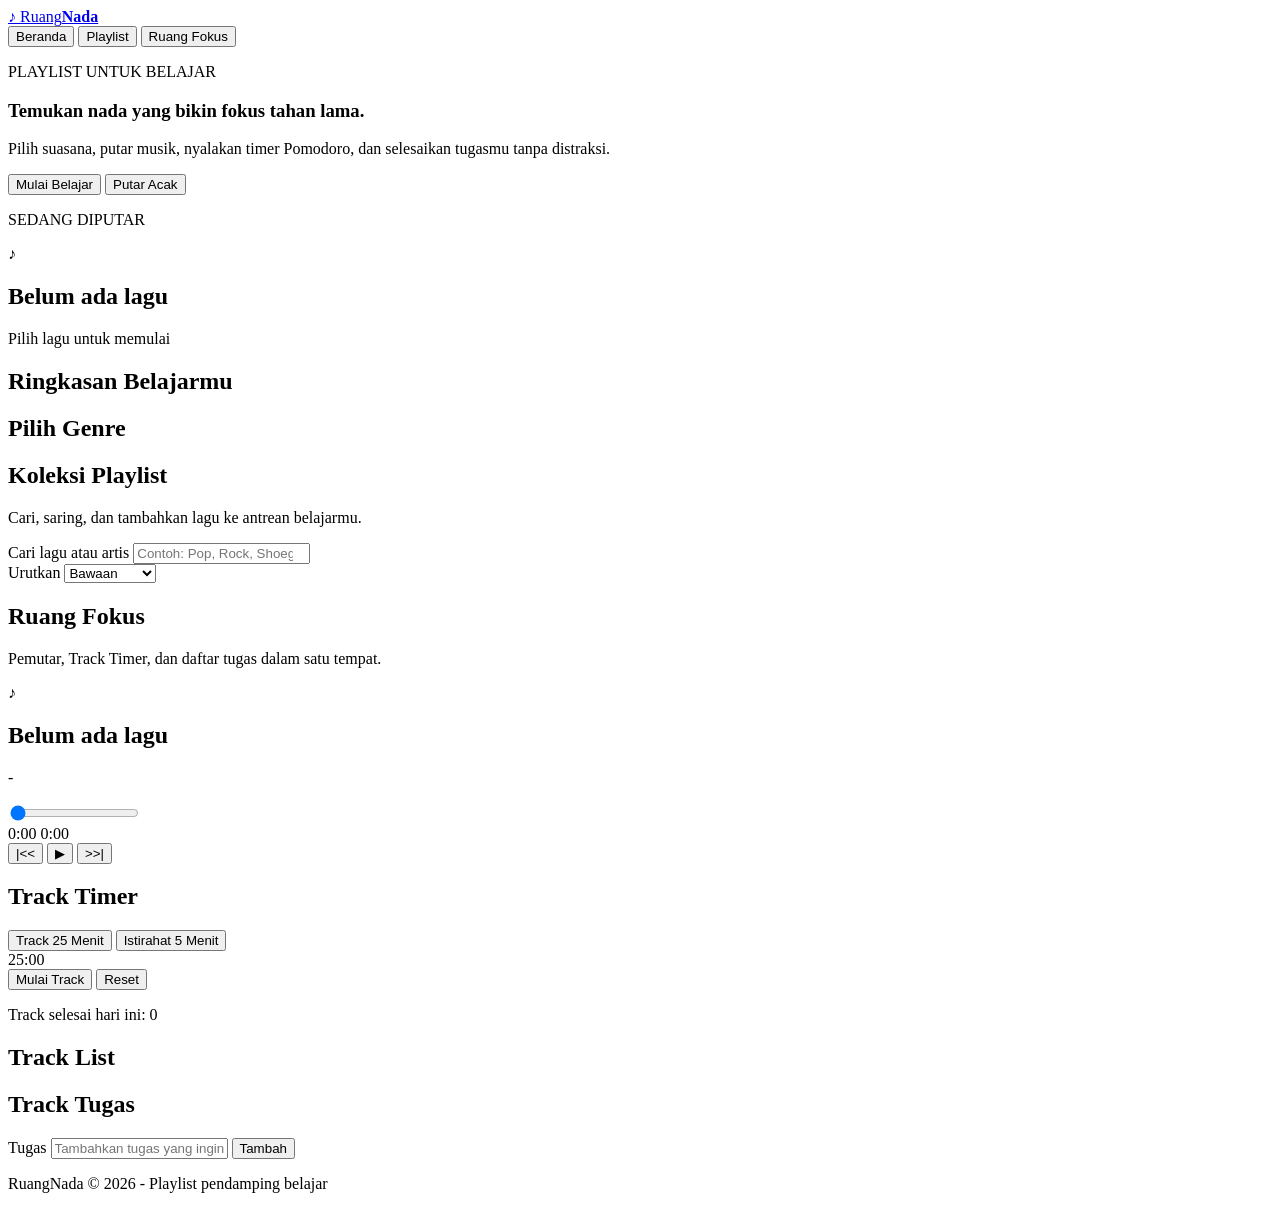
==== index.html @ e6e49726 "rename bagian html" ====
<!DOCTYPE html>
<html lang="id">

<head>
    <meta charset="UTF-8">
    <meta name="viewport" content="width=device-width, initial-scale=1.0">
    <title>RuangNada</title>
    <link rel="stylesheet" href="ProjekPemWebFasih.css">
</head>

<body>

<header class="topbar">

    <a href="#" class="logo" data-page="beranda">
        <span class="logo-icon">♪</span>
        Ruang<b>Nada</b>
    </a>

    <nav aria-label="Navigasi utama">
        <button class="nav-btn active" data-page="beranda">
            Beranda
        </button>

        <button class="nav-btn" data-page="playlist">
            Playlist
        </button>

        <button class="nav-btn" data-page="fokus">
            Ruang Fokus
        </button>
    </nav>

</header>


<main>


    <!-- BERANDA -->
    <section id="beranda" class="page active">

        <article class="hero">

            <div>

                <p class="eyebrow">
                    PLAYLIST UNTUK BELAJAR
                </p>

                <h1>
                    Temukan nada yang bikin
                    <span>fokus</span> tahan lama.
                </h1>

                <p class="description">
                    Pilih suasana, putar musik,
                    nyalakan timer Pomodoro,
                    dan selesaikan tugasmu tanpa distraksi.
                </p>

                <div class="button-row">

                    <button
                        class="btn primary"
                        data-page="fokus">
                        Mulai Belajar
                    </button>

                    <button
                        class="btn"
                        id="btnAcak">
                        Putar Acak
                    </button>

                </div>

            </div>


            <aside class="now-card">

                <p class="eyebrow">
                    SEDANG DIPUTAR
                </p>

                <div
                    class="cover big"
                    id="homeCover">
                    ♪
                </div>

                <h2 id="homeTitle">
                    Belum ada lagu
                </h2>

                <p
                    class="muted"
                    id="homeArtist">
                    Pilih lagu untuk memulai
                </p>

            </aside>

        </article>


        <section>

            <h2>
                Ringkasan Belajarmu
            </h2>

            <div
                class="stats"
                id="stats">
            </div>

        </section>


        <section>

            <h2>
                Pilih Genre
            </h2>

            <div
                class="moods"
                id="moods">
            </div>

        </section>

    </section>

    <!-- PLAYLIST -->
    <section
        id="playlist"
        class="page">

        <h1>
            Koleksi Playlist
        </h1>

        <p class="muted">
            Cari, saring, dan tambahkan lagu
            ke antrean belajarmu.
        </p>


        <form
            class="filters"
            id="filterForm">

            <div class="form-group">

                <label for="search">
                    Cari lagu atau artis
                </label>

                <input
                    type="search"
                    id="search"
                    placeholder="Contoh: Pop, Rock, Shoegaze..."
                    autocomplete="off">

            </div>


            <div class="form-group">

                <label for="sort">
                    Urutkan
                </label>

                <select id="sort">

                    <option value="default">
                        Bawaan
                    </option>

                    <option value="title">
                        Judul (A-Z)
                    </option>

                    <option value="duration">
                        Durasi
                    </option>

                    <option value="favorite">
                        Favorit dulu
                    </option>

                </select>

            </div>

        </form>


        <div
            class="chips"
            id="chips">
        </div>


        <p
            class="muted"
            id="count">
        </p>


        <div
            class="song-grid"
            id="grid">
        </div>

    </section>

    <!-- RUANG FOKUS -->
    <section
        id="fokus"
        class="page">

        <h1>
            Ruang Fokus
        </h1>

        <p class="muted">
            Pemutar, Track Timer, dan daftar tugas
            dalam satu tempat.
        </p>


        <div class="focus-grid">


            <!-- PLAYER -->
            <article class="card player-card">

                <div
                    class="cover extra-large"
                    id="fCover">
                    ♪
                </div>

                <h2 id="fTitle">
                    Belum ada lagu
                </h2>

                <p
                    class="muted"
                    id="fArtist">
                    -
                </p>


                <input
                    type="range"
                    id="seek"
                    min="0"
                    max="100"
                    value="0"
                    aria-label="Posisi lagu">


                <div class="time-row">

                    <span id="fNow">
                        0:00
                    </span>

                    <span id="fDur">
                        0:00
                    </span>

                </div>


                <div class="player-controls">

                    <button
                        class="icon-btn"
                        data-act="prev">
                        |&lt;&lt;
                    </button>

                    <button
                        class="play-btn"
                        data-act="toggle">
                        ▶
                    </button>

                    <button
                        class="icon-btn"
                        data-act="next">
                        &gt;&gt;|
                    </button>

                </div>

            </article>



            <div class="focus-side">

                
                <!-- TRACK TIMER -->
                <article class="card timer-card">

                    <h2>
                        Track Timer
                    </h2>

                    <div class="mode-buttons">

                        <button
                            class="chip active"
                            data-mode="25">
                            Track 25 Menit
                        </button>

                        <button
                            class="chip"
                            data-mode="5">
                            Istirahat 5 Menit
                        </button>

                    </div>


                    <div
                        class="timer"
                        id="timer">
                        25:00
                    </div>


                    <div class="button-row center">

                        <button
                            class="btn primary"
                            id="tStart">
                            Mulai Track
                        </button>

                        <button
                            class="btn"
                            id="tReset">
                            Reset
                        </button>

                    </div>


                    <p class="muted session-info">
                        Track selesai hari ini:
                        <span id="sessions">
                            0
                        </span>
                    </p>

                </article>



                <!-- ANTREAN -->
                <article class="card">

                    <h2>
                        Track List
                    </h2>

                    <ul
                        class="list"
                        id="queue">
                    </ul>

                </article>

                 <!-- TUGAS -->
                <article class="card">

                    <h2>
                        Track Tugas
                    </h2>

                    <form
                        id="todoForm"
                        class="todo-form">

                        <label
                            class="sr-only"
                            for="todoInput">
                            Tugas
                        </label>

                        <input
                            type="text"
                            id="todoInput"
                            placeholder="Tambahkan tugas yang ingin dikerjakan...">

                        <button
                            class="btn primary"
                            type="submit">
                            Tambah
                        </button>

                    </form>


                    <ul
                        class="list"
                        id="todos">
                    </ul>

                </article>

            </div>

        </div>

    </section>

</main>



<!-- MINI PLAYER -->
<aside
    class="mini-player"
    id="mini"
    hidden>

    <div
        class="cover small"
        id="mCover">
        ♪
    </div>


    <div class="mini-info">

        <strong id="mTitle">
            -
        </strong>

        <small id="mArtist">
            -
        </small>

    </div>


    <div class="mini-controls">

        <button data-act="prev">
            |&lt;&lt;
        </button>

        <button
            class="mini-play"
            data-act="toggle">
            ▶
        </button>

        <button data-act="next">
            &gt;&gt;|
        </button>

    </div>

</aside>



<!-- AUDIO PLAYER -->
<audio
    id="audioPlayer"
    preload="metadata">
</audio>



<footer>

    <p>
        RuangNada © 2026 -
        Playlist pendamping belajar
    </p>

</footer>


<script src="ProjekPemWebFasih.js"></script>

</body>
</html>
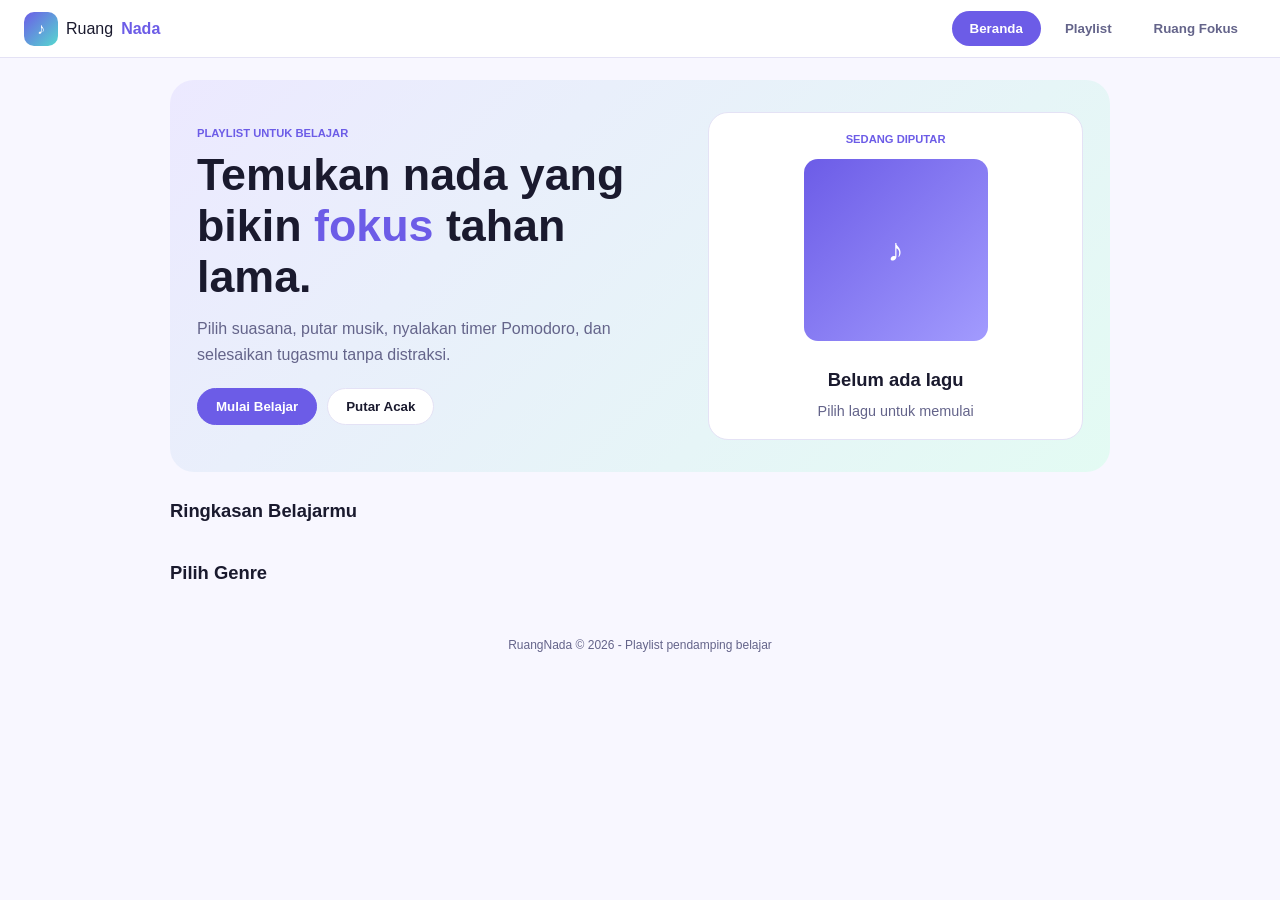
==== commit 230cb3b5: "memperbaiki beberapa kesalahan pada program" ====
--- a/index.html
+++ b/index.html
@@ -5,7 +5,7 @@
     <meta charset="UTF-8">
     <meta name="viewport" content="width=device-width, initial-scale=1.0">
     <title>RuangNada</title>
-    <link rel="stylesheet" href="ProjekPemWebFasih.css">
+    <link rel="stylesheet" href="projekpemwebFasih.css">
 </head>
 
 <body>
@@ -494,7 +494,7 @@
 </footer>
 
 
-<script src="ProjekPemWebFasih.js"></script>
+<script src="projekpemwebFasih.js"></script>
 
 </body>
 </html>
--- a/projekpemwebFasih.css
+++ b/projekpemwebFasih.css
@@ -0,0 +1,604 @@
+* {
+    box-sizing: border-box;
+    margin: 0;
+    padding: 0;
+}
+
+:root {
+    --primary: #6c5ce7;
+    --dark: #1e1b4b;
+    --bg: #f8f7ff;
+    --text: #1a1a2e;
+    --muted: #64648a;
+    --border: #e4e2f5;
+}
+
+body {
+    font-family: "Segoe UI", Arial, sans-serif;
+    background: var(--bg);
+    color: var(--text);
+    padding-bottom: 100px;
+}
+
+.topbar {
+    min-height: 58px;
+    padding: 10px 24px;
+    display: flex;
+    justify-content: space-between;
+    align-items: center;
+    background: #fff;
+    border-bottom: 1px solid var(--border);
+    position: sticky;
+    top: 0;
+    z-index: 20;
+}
+
+.logo {
+    display: flex;
+    align-items: center;
+    gap: 8px;
+    color: var(--text);
+    text-decoration: none;
+}
+
+.logo b,
+.eyebrow {
+    color: var(--primary);
+}
+
+.logo-icon {
+    width: 34px;
+    height: 34px;
+    display: grid;
+    place-items: center;
+    border-radius: 10px;
+    background: linear-gradient(135deg, #6c5ce7, #55d9cf);
+    color: white;
+}
+
+nav {
+    display: flex;
+    gap: 6px;
+}
+
+.nav-btn,
+.btn,
+.chip {
+    border: 1px solid var(--border);
+    background: #fff;
+    color: var(--text);
+    padding: 10px 18px;
+    border-radius: 999px;
+    font-weight: 600;
+    cursor: pointer;
+}
+
+.nav-btn {
+    border: 0;
+    background: transparent;
+    color: var(--muted);
+}
+
+.nav-btn.active,
+.btn.primary,
+.chip.active {
+    background: var(--primary);
+    color: #fff;
+    border-color: var(--primary);
+}
+
+main {
+    width: min(940px, calc(100% - 32px));
+    margin: auto;
+    padding: 22px 0;
+}
+
+.page {
+    display: none;
+}
+
+.page.active {
+    display: block;
+}
+
+h1 {
+    font-size: clamp(1.8rem, 5vw, 2.8rem);
+}
+
+h2 {
+    font-size: 1.15rem;
+    margin: 28px 0 12px;
+}
+
+.muted {
+    color: var(--muted);
+    font-size: 0.9rem;
+}
+
+.eyebrow {
+    font-size: 0.7rem;
+    font-weight: 700;
+}
+
+.description {
+    color: var(--muted);
+    line-height: 1.6;
+    margin: 14px 0 20px;
+}
+
+.button-row {
+    display: flex;
+    gap: 10px;
+    flex-wrap: wrap;
+}
+
+.hero {
+    display: grid;
+    grid-template-columns: 1.3fr 1fr;
+    gap: 24px;
+    padding: 32px 27px;
+    border-radius: 24px;
+    background: linear-gradient(135deg, #ece9ff, #e3fbf3);
+    align-items: center;
+}
+
+.hero h1 {
+    margin-top: 10px;
+}
+
+.hero h1 span {
+    color: var(--primary);
+}
+
+.now-card,
+.card {
+    background: #fff;
+    border: 1px solid var(--border);
+    border-radius: 20px;
+    padding: 20px;
+    text-align: center;
+}
+
+.cover {
+    display: grid;
+    place-items: center;
+    color: white;
+    border-radius: 14px;
+    font-size: 2rem;
+}
+
+.cover.big {
+    width: 184px;
+    height: 182px;
+    margin: 14px auto;
+    background: linear-gradient(135deg, #6c5ce7, #a29bfe);
+}
+
+.cover.extra-large {
+    width: min(234px, 70%);
+    aspect-ratio: 1;
+    margin: 0 auto 14px;
+    background: linear-gradient(135deg, #2cc8bc, #5eead4);
+    font-size: 4rem;
+}
+
+.cover.small {
+    width: 40px;
+    height: 40px;
+    background: linear-gradient(135deg, #6c5ce7, #a29bfe);
+    font-size: 1rem;
+}
+
+.stats {
+    display: grid;
+    grid-template-columns: repeat(4, 1fr);
+    gap: 16px;
+}
+
+.stat {
+    padding: 18px;
+    background: #fff;
+    border: 1px solid var(--border);
+    border-radius: 16px;
+}
+
+.stat b {
+    display: block;
+    color: var(--primary);
+    font-size: 1.7rem;
+    margin-bottom: 8px;
+}
+
+.stat span {
+    color: var(--muted);
+    font-size: 0.78rem;
+}
+
+.moods {
+    display: grid;
+    grid-template-columns: repeat(5, 1fr);
+    gap: 16px;
+}
+
+.mood {
+    min-height: 116px;
+    padding: 16px;
+    border: 0;
+    border-radius: 16px;
+    color: white;
+    text-align: left;
+    display: flex;
+    flex-direction: column;
+    justify-content: flex-end;
+    gap: 5px;
+    font-weight: 700;
+    cursor: pointer;
+}
+
+.filters {
+    display: grid;
+    grid-template-columns: 2fr 1fr;
+    gap: 16px;
+    margin: 18px 0 14px;
+}
+
+.form-group label {
+    display: block;
+    margin-bottom: 6px;
+    color: var(--muted);
+    font-size: 0.75rem;
+}
+
+.form-group input,
+.form-group select,
+.todo-form input {
+    width: 100%;
+    padding: 11px 14px;
+    border: 1px solid var(--border);
+    border-radius: 10px;
+    background: white;
+}
+
+.chips {
+    display: flex;
+    gap: 8px;
+    flex-wrap: wrap;
+    margin-bottom: 12px;
+}
+
+
+.song-grid {
+    display: grid;
+    grid-template-columns: repeat(4, 1fr);
+    gap: 16px;
+}
+
+.song {
+    padding: 12px;
+    background: white;
+    border: 1px solid var(--border);
+    border-radius: 15px;
+}
+
+.song-cover {
+    height: 92px;
+    margin-bottom: 10px;
+}
+
+.song h2 {
+    margin: 0 0 4px;
+    font-size: 0.9rem;
+}
+
+.song small {
+    display: block;
+    min-height: 32px;
+    color: var(--muted);
+    font-size: 0.7rem;
+}
+
+.song-actions {
+    display: flex;
+    gap: 8px;
+}
+
+.song-actions .btn {
+    flex: 1;
+    padding: 8px 12px;
+    font-size: 0.75rem;
+}
+
+.focus-grid {
+    display: grid;
+    grid-template-columns: 1fr 1fr;
+    gap: 16px;
+    margin-top: 18px;
+}
+
+.focus-side {
+    display: grid;
+    gap: 16px;
+}
+
+.player-card h2 {
+    margin: 0;
+}
+
+.player-card input[type="range"] {
+    width: 100%;
+    accent-color: var(--primary);
+}
+
+.time-row {
+    display: flex;
+    justify-content: space-between;
+    color: var(--muted);
+    font-size: 0.7rem;
+}
+
+.player-controls {
+    display: flex;
+    justify-content: center;
+    align-items: center;
+    gap: 18px;
+    margin: 14px 0;
+}
+
+.icon-btn,
+.mini-controls button {
+    border: 0;
+    background: transparent;
+    color: inherit;
+    cursor: pointer;
+}
+
+.play-btn,
+.mini-play {
+    width: 48px;
+    height: 48px;
+    border: 0;
+    border-radius: 50%;
+    background: var(--primary);
+    color: white;
+    cursor: pointer;
+}
+
+.ambient {
+    display: flex;
+    justify-content: center;
+    gap: 8px;
+    padding-top: 12px;
+    border-top: 1px solid var(--border);
+    font-size: 0.78rem;
+}
+
+.ambient input {
+    width: auto;
+}
+
+.timer-card h2 {
+    margin-top: 0;
+}
+
+.mode-buttons {
+    display: flex;
+    justify-content: center;
+    gap: 6px;
+}
+
+.timer {
+    margin: 20px 0;
+    font-size: 3.6rem;
+    font-weight: 800;
+}
+
+.center {
+    justify-content: center;
+}
+
+.session-info {
+    margin-top: 16px;
+}
+
+.list {
+    display: grid;
+    gap: 8px;
+    list-style: none;
+    text-align: left;
+}
+
+.list li {
+    display: flex;
+    align-items: center;
+    gap: 10px;
+    padding: 6px 0;
+}
+
+.list .grow {
+    flex: 1;
+}
+
+.todo-form {
+    display: flex;
+    gap: 8px;
+}
+
+.todo-form input {
+    flex: 1;
+}
+
+
+.mini-player {
+    position: fixed;
+    left: 50%;
+    bottom: 16px;
+    transform: translateX(-50%);
+    z-index: 30;
+    width: min(600px, 94vw);
+    padding: 9px 14px;
+    display: flex;
+    align-items: center;
+    gap: 10px;
+    border-radius: 22px;
+    background: var(--dark);
+    color: white;
+}
+
+.mini-player[hidden] {
+    display: none;
+}
+
+.mini-info {
+    flex: 1;
+    display: flex;
+    flex-direction: column;
+    min-width: 0;
+}
+
+.mini-info small {
+    color: #a29bfe;
+    font-size: 0.7rem;
+}
+
+footer {
+    text-align: center;
+    padding: 20px;
+    color: var(--muted);
+    font-size: 0.75rem;
+}
+
+.sr-only {
+    position: absolute;
+    width: 1px;
+    height: 1px;
+    overflow: hidden;
+    clip: rect(0, 0, 0, 0);
+}
+
+
+/* =========================
+   TABLET
+   ========================= */
+
+@media (max-width: 800px) {
+
+    .hero,
+    .focus-grid {
+        grid-template-columns: 1fr;
+    }
+
+    .stats {
+        grid-template-columns: repeat(2, 1fr);
+    }
+
+    .moods {
+        grid-template-columns: repeat(3, 1fr);
+    }
+
+    .song-grid {
+        grid-template-columns: repeat(2, 1fr);
+    }
+}
+
+/* =========================
+   MOBILE
+   ========================= */
+
+@media (max-width: 520px) {
+
+    .topbar {
+        padding: 10px 12px;
+    }
+
+    .nav-btn {
+        padding: 8px 9px;
+        font-size: 0.72rem;
+    }
+
+    main {
+        width: calc(100% - 24px);
+    }
+
+    .hero {
+        padding: 20px;
+    }
+
+    .hero h1 {
+        font-size: 1.8rem;
+    }
+
+    .cover.big {
+        width: 166px;
+        height: 92px;
+    }
+
+    .stats {
+        gap: 10px;
+    }
+
+    .stat {
+        padding: 12px;
+    }
+
+    .stat b {
+        font-size: 1.25rem;
+    }
+
+    .moods {
+        grid-template-columns: repeat(2, 1fr);
+        gap: 10px;
+    }
+
+    .mood {
+        min-height: 60px;
+        padding: 12px;
+        font-size: 0.75rem;
+    }
+
+    .mood small,
+    .mood-icon {
+        display: none;
+    }
+
+    .filters {
+        grid-template-columns: 1fr;
+    }
+
+    .song-grid {
+        gap: 10px;
+    }
+
+    .song-cover {
+        height: 65px;
+    }
+
+    .song {
+        padding: 10px;
+    }
+
+    .song h2 {
+        font-size: 0.75rem;
+    }
+
+    .song small {
+        font-size: 0.62rem;
+    }
+
+    .cover.extra-large {
+        width: 190px;
+    }
+
+    .timer {
+        font-size: 3rem;
+    }
+
+    .mini-player {
+        width: calc(100% - 24px);
+        bottom: 10px;
+    }
+
+    .mini-controls button:not(.mini-play) {
+        display: none;
+    }
+}
+
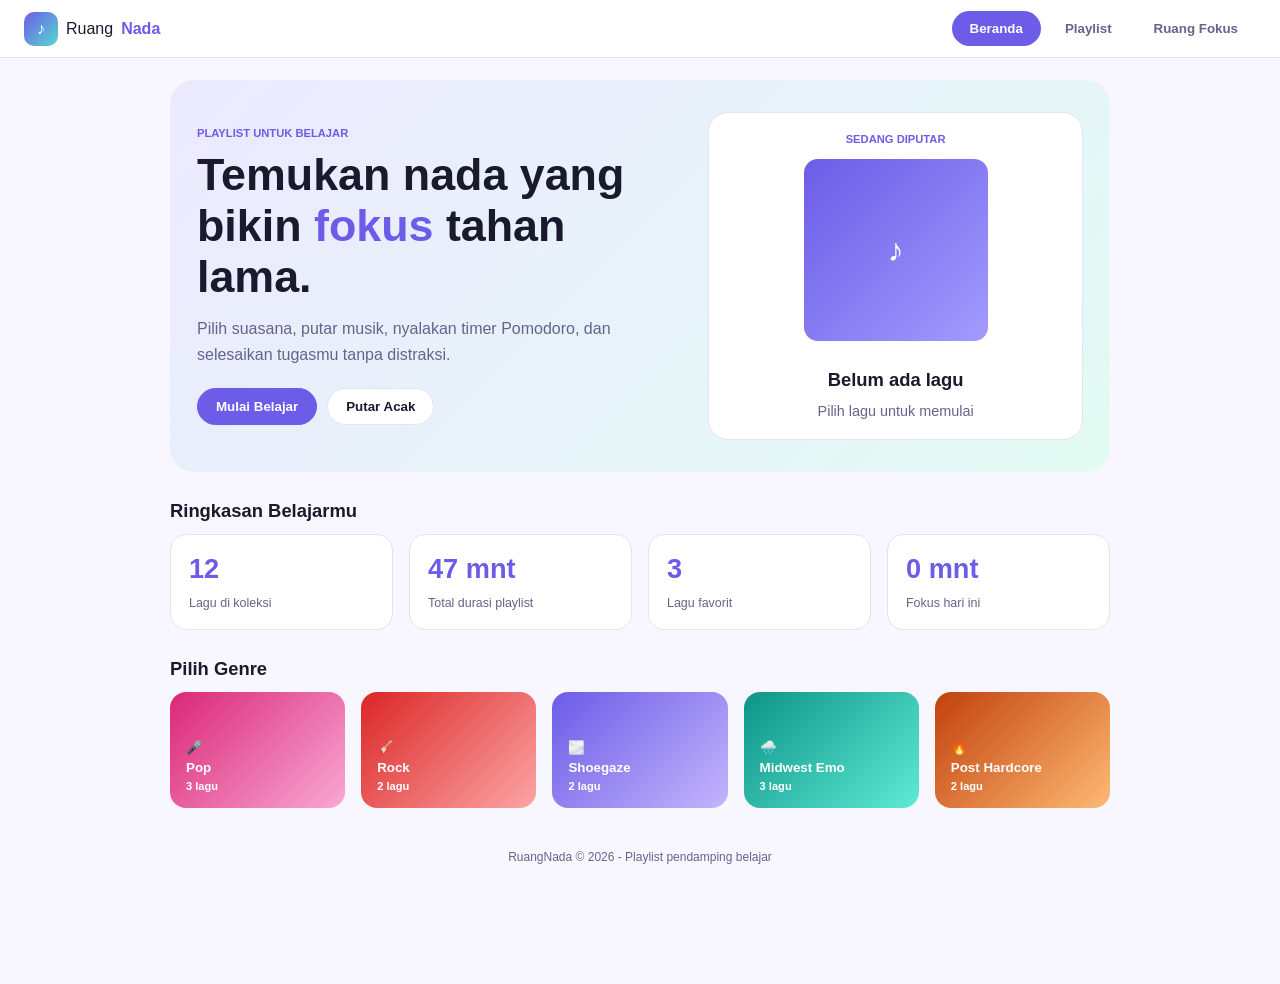
==== commit a328463a: "perbaikan sedikit" ====
--- a/index.html
+++ b/index.html
@@ -494,7 +494,7 @@
 </footer>
 
 
-<script src="projekpemwebFasih.js"></script>
+<script src="ProjekpemwebFasih.js"></script>
 
 </body>
 </html>
